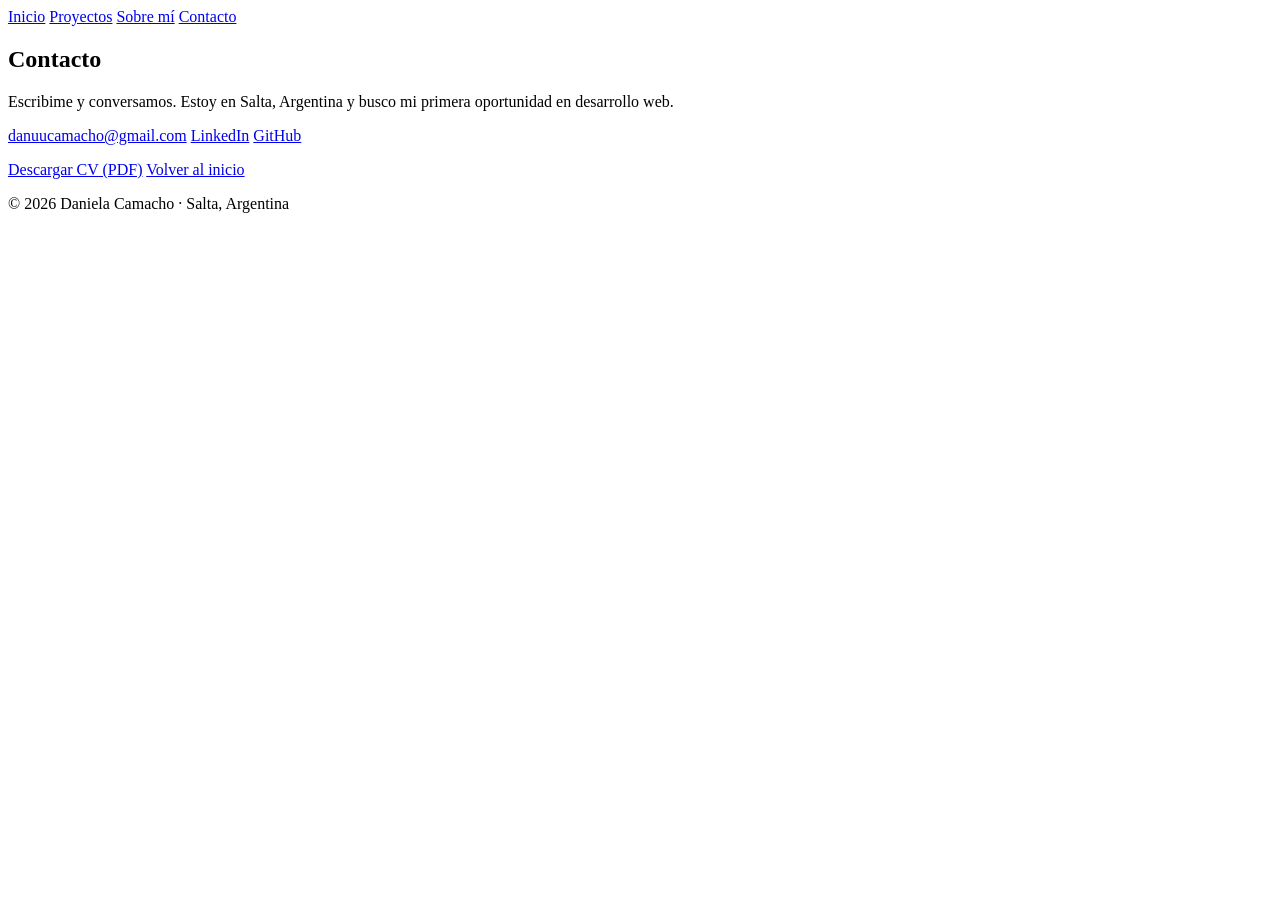
==== contacto.html @ cbbdb2e2 "Portfolio inicial" ====
<!DOCTYPE html>
<html lang="es">
<head>
  <meta charset="UTF-8">
  <meta name="viewport" content="width=device-width, initial-scale=1.0">
  <title>Contacto | Daniela Camacho, Desarrolladora Web Junior</title>
  <meta name="description" content="Contacto de Daniela Camacho, desarrolladora web junior de Salta, Argentina. Escribime por email o encontrame en LinkedIn y GitHub.">
  <link rel="stylesheet" href="estilos.css">
</head>
<body>

  <nav aria-label="Principal">
    <a href="index.html#inicio">Inicio</a>
    <a href="index.html#proyectos">Proyectos</a>
    <a href="index.html#sobre-mi">Sobre mí</a>
    <a href="contacto.html">Contacto</a>
  </nav>

  <main>
    <section id="contacto">
      <h2>Contacto</h2>
      <p>Escribime y conversamos. Estoy en Salta, Argentina y busco mi primera oportunidad en desarrollo web.</p>
      <p class="enlaces">
        <a class="boton principal" href="mailto:danuucamacho@gmail.com">danuucamacho@gmail.com</a>
        <!-- PENDIENTE: reemplazar COMPLETAR por tu URL real de LinkedIn -->
        <a class="boton" href="https://www.linkedin.com/in/COMPLETAR">LinkedIn</a>
        <a class="boton" href="https://github.com/daniicamacho27">GitHub</a>
      </p>
      <p>
        <a class="boton" href="Camacho_Daniela_CV.pdf" download>Descargar CV (PDF)</a>
        <a class="boton" href="index.html">Volver al inicio</a>
      </p>
    </section>
  </main>

  <footer>
    <p>© 2026 Daniela Camacho · Salta, Argentina</p>
  </footer>

</body>
</html>
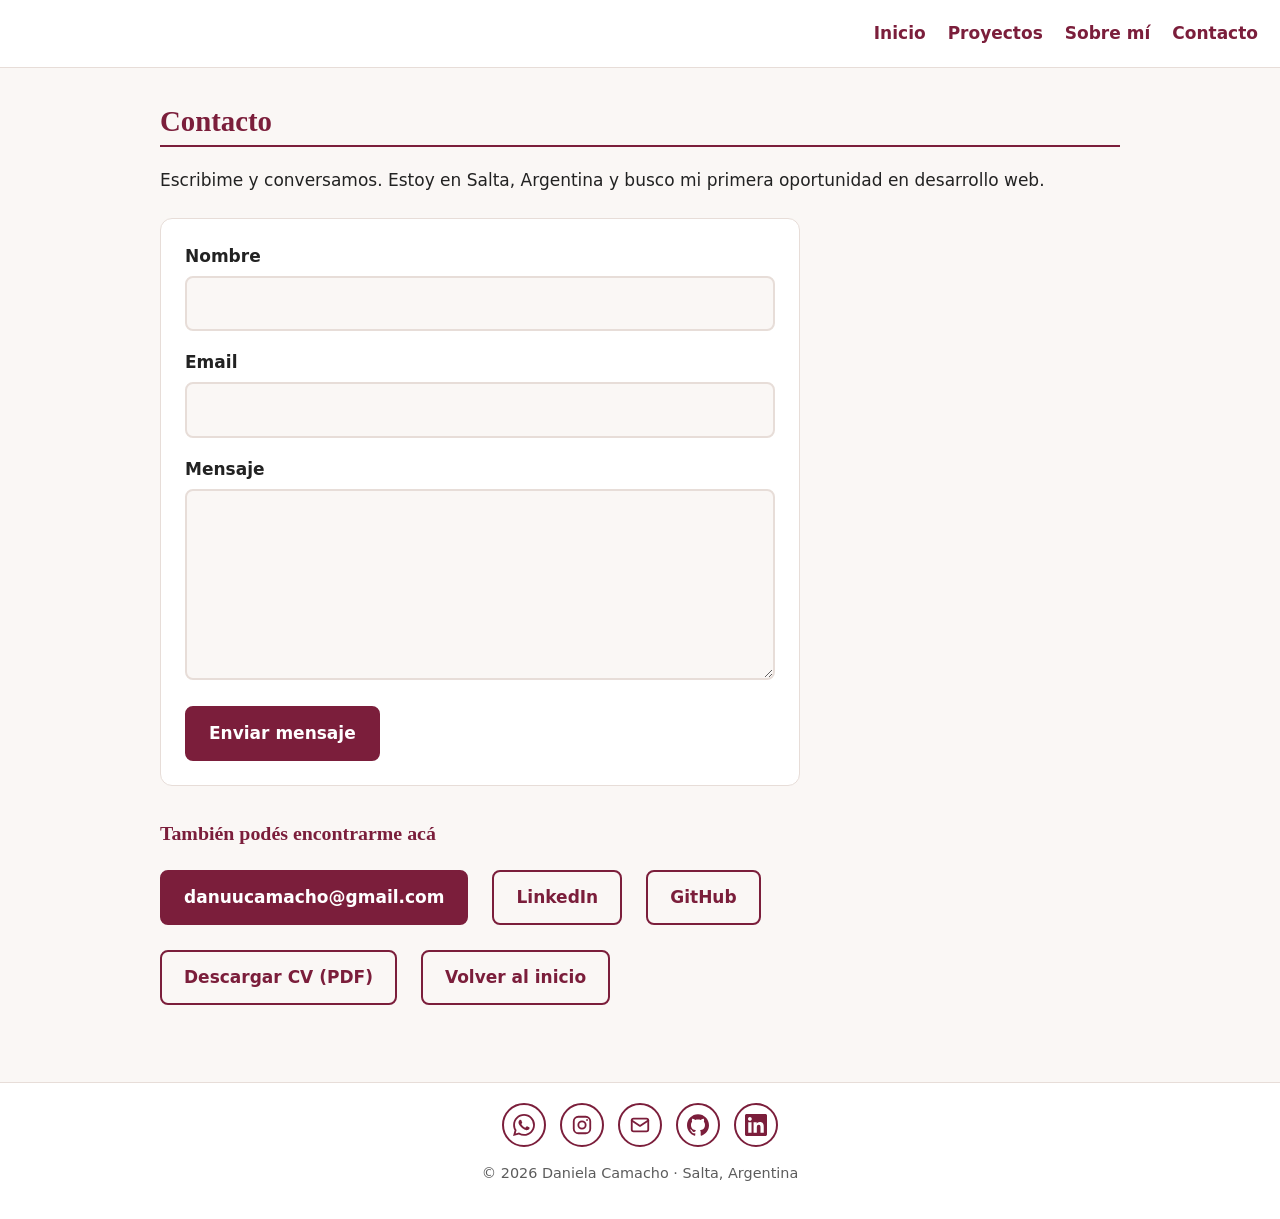
==== commit 05c2d91e: "Actualizo el rol de MaderaPro" ====
--- a/contacto.html
+++ b/contacto.html
@@ -4,7 +4,7 @@
   <meta charset="UTF-8">
   <meta name="viewport" content="width=device-width, initial-scale=1.0">
   <title>Contacto | Daniela Camacho, Desarrolladora Web Junior</title>
-  <meta name="description" content="Contacto de Daniela Camacho, desarrolladora web junior de Salta, Argentina. Escribime por email o encontrame en LinkedIn y GitHub.">
+  <meta name="description" content="Contacto de Daniela Camacho, desarrolladora web junior de Salta, Argentina. Escribime con el formulario, por email o encontrame en LinkedIn y GitHub.">
   <link rel="stylesheet" href="estilos.css">
 </head>
 <body>
@@ -13,20 +13,50 @@
     <a href="index.html#inicio">Inicio</a>
     <a href="index.html#proyectos">Proyectos</a>
     <a href="index.html#sobre-mi">Sobre mí</a>
-    <a href="contacto.html">Contacto</a>
+    <a href="contacto.html" aria-current="page">Contacto</a>
   </nav>
 
   <main>
     <section id="contacto">
       <h2>Contacto</h2>
       <p>Escribime y conversamos. Estoy en Salta, Argentina y busco mi primera oportunidad en desarrollo web.</p>
+
+      <form class="formulario" action="https://formspree.io/f/TU_CODIGO" method="POST">
+        <!-- PENDIENTE: reemplazar TU_CODIGO por el código de tu formulario de Formspree -->
+        <input type="hidden" name="_subject" value="Nuevo mensaje desde el portfolio">
+
+        <div>
+          <label for="nombre">Nombre</label>
+          <input type="text" id="nombre" name="nombre" autocomplete="name" required>
+        </div>
+
+        <div>
+          <label for="email">Email</label>
+          <input type="email" id="email" name="email" autocomplete="email" required>
+        </div>
+
+        <div>
+          <label for="mensaje">Mensaje</label>
+          <textarea id="mensaje" name="mensaje" rows="6" required></textarea>
+        </div>
+
+        <!-- Campo oculto anti-spam: no completar -->
+        <div class="campo-oculto" aria-hidden="true">
+          <label for="gotcha">No completar este campo</label>
+          <input type="text" id="gotcha" name="_gotcha" tabindex="-1" autocomplete="off">
+        </div>
+
+        <button type="submit" class="boton principal">Enviar mensaje</button>
+      </form>
+
+      <h3>También podés encontrarme acá</h3>
       <p class="enlaces">
         <a class="boton principal" href="mailto:danuucamacho@gmail.com">danuucamacho@gmail.com</a>
         <!-- PENDIENTE: reemplazar COMPLETAR por tu URL real de LinkedIn -->
         <a class="boton" href="https://www.linkedin.com/in/COMPLETAR">LinkedIn</a>
         <a class="boton" href="https://github.com/daniicamacho27">GitHub</a>
       </p>
-      <p>
+      <p class="enlaces">
         <a class="boton" href="Camacho_Daniela_CV.pdf" download>Descargar CV (PDF)</a>
         <a class="boton" href="index.html">Volver al inicio</a>
       </p>
@@ -34,6 +64,24 @@
   </main>
 
   <footer>
+    <div class="redes">
+      <a href="https://wa.me/5493875489395" aria-label="Escribir a Daniela Camacho por WhatsApp" title="WhatsApp">
+        <svg viewBox="0 0 24 24" fill="currentColor" aria-hidden="true"><path d="M17.472 14.382c-.297-.149-1.758-.867-2.03-.967-.273-.099-.471-.148-.67.15-.197.297-.767.966-.94 1.164-.173.199-.347.223-.644.075-.297-.15-1.255-.463-2.39-1.475-.883-.788-1.48-1.761-1.653-2.059-.173-.297-.018-.458.13-.606.134-.133.298-.347.446-.52.149-.174.198-.298.298-.497.099-.198.05-.371-.025-.52-.075-.149-.669-1.612-.916-2.207-.242-.579-.487-.5-.669-.51-.173-.008-.371-.01-.57-.01-.198 0-.52.074-.792.372-.272.297-1.04 1.016-1.04 2.479 0 1.462 1.065 2.875 1.213 3.074.149.198 2.096 3.2 5.077 4.487.709.306 1.262.489 1.694.625.712.227 1.36.195 1.871.118.571-.085 1.758-.719 2.006-1.413.248-.694.248-1.289.173-1.413-.074-.124-.272-.198-.57-.347m-5.421 7.403h-.004a9.87 9.87 0 01-5.031-1.378l-.361-.214-3.741.982.998-3.648-.235-.374a9.86 9.86 0 01-1.51-5.26c.001-5.45 4.436-9.884 9.888-9.884 2.64 0 5.122 1.03 6.988 2.898a9.825 9.825 0 012.893 6.994c-.003 5.45-4.437 9.884-9.885 9.884m8.413-18.297A11.815 11.815 0 0012.05 0C5.495 0 .16 5.335.157 11.892c0 2.096.547 4.142 1.588 5.945L.057 24l6.305-1.654a11.882 11.882 0 005.683 1.448h.005c6.554 0 11.89-5.335 11.893-11.893a11.821 11.821 0 00-3.48-8.413Z"/></svg>
+      </a>
+      <a href="https://www.instagram.com/danii_camachoo" aria-label="Instagram de Daniela Camacho" title="Instagram">
+        <svg viewBox="0 0 24 24" fill="none" stroke="currentColor" stroke-width="2" stroke-linecap="round" stroke-linejoin="round" aria-hidden="true"><rect x="3" y="3" width="18" height="18" rx="5"/><circle cx="12" cy="12" r="4"/><circle cx="17.5" cy="6.5" r="1" fill="currentColor" stroke="none"/></svg>
+      </a>
+      <a href="mailto:danuucamacho@gmail.com" aria-label="Enviar un email a Daniela Camacho por Gmail" title="Gmail">
+        <svg viewBox="0 0 24 24" fill="none" stroke="currentColor" stroke-width="2" stroke-linecap="round" stroke-linejoin="round" aria-hidden="true"><rect x="3" y="5" width="18" height="14" rx="2"/><path d="m3 7 9 6 9-6"/></svg>
+      </a>
+      <a href="https://github.com/daniicamacho27" aria-label="GitHub de Daniela Camacho" title="GitHub">
+        <svg viewBox="0 0 24 24" fill="currentColor" aria-hidden="true"><path d="M12 .297c-6.63 0-12 5.373-12 12 0 5.303 3.438 9.8 8.205 11.385.6.113.82-.258.82-.577 0-.285-.01-1.04-.015-2.04-3.338.724-4.042-1.61-4.042-1.61C4.422 18.07 3.633 17.7 3.633 17.7c-1.087-.744.084-.729.084-.729 1.205.084 1.838 1.236 1.838 1.236 1.07 1.835 2.809 1.305 3.495.998.108-.776.417-1.305.76-1.605-2.665-.3-5.466-1.332-5.466-5.93 0-1.31.465-2.38 1.235-3.22-.135-.303-.54-1.523.105-3.176 0 0 1.005-.322 3.3 1.23.96-.267 1.98-.399 3-.405 1.02.006 2.04.138 3 .405 2.28-1.552 3.285-1.23 3.285-1.23.645 1.653.24 2.873.12 3.176.765.84 1.23 1.91 1.23 3.22 0 4.61-2.805 5.625-5.475 5.92.42.36.81 1.096.81 2.22 0 1.606-.015 2.896-.015 3.286 0 .315.21.69.825.57C20.565 22.092 24 17.592 24 12.297c0-6.627-5.373-12-12-12"/></svg>
+      </a>
+      <!-- PENDIENTE: reemplazar COMPLETAR por tu URL real de LinkedIn -->
+      <a href="https://www.linkedin.com/in/COMPLETAR" aria-label="LinkedIn de Daniela Camacho" title="LinkedIn">
+        <svg viewBox="0 0 24 24" fill="currentColor" aria-hidden="true"><path d="M20.447 20.452h-3.554v-5.569c0-1.328-.027-3.037-1.852-3.037-1.853 0-2.136 1.445-2.136 2.939v5.667H9.351V9h3.414v1.561h.046c.477-.9 1.637-1.85 3.37-1.85 3.601 0 4.267 2.37 4.267 5.455v6.286zM5.337 7.433c-1.144 0-2.063-.926-2.063-2.065 0-1.138.92-2.063 2.063-2.063 1.14 0 2.064.925 2.064 2.063 0 1.139-.925 2.065-2.064 2.065zm1.782 13.019H3.555V9h3.564v11.452zM22.225 0H1.771C.792 0 0 .774 0 1.729v20.542C0 23.227.792 24 1.771 24h20.451C23.2 24 24 23.227 24 22.271V1.729C24 .774 23.2 0 22.222 0h.003z"/></svg>
+      </a>
+    </div>
     <p>© 2026 Daniela Camacho · Salta, Argentina</p>
   </footer>
 
--- a/estilos.css
+++ b/estilos.css
@@ -0,0 +1,204 @@
+:root {
+  --bordo: #7B1E3B;
+  --fondo: #FAF7F5;
+  --texto: #222222;
+  --gris: #5C5C5C;
+  --linea: #E7DDD8;
+}
+
+* { box-sizing: border-box; }
+
+html { scroll-behavior: smooth; }
+
+body {
+  margin: 0;
+  font-family: Calibri, "Segoe UI", system-ui, sans-serif;
+  font-size: 17px;
+  line-height: 1.6;
+  color: var(--texto);
+  background: var(--fondo);
+}
+
+h1, h2, h3 {
+  font-family: Cambria, Georgia, serif;
+  color: var(--bordo);
+  line-height: 1.2;
+}
+
+a { color: var(--bordo); }
+
+/* Menú */
+nav {
+  display: flex;
+  gap: 18px;
+  flex-wrap: wrap;
+  justify-content: flex-end;
+  padding: 14px 20px;
+  background: #fff;
+  border-bottom: 1px solid var(--linea);
+}
+nav a { text-decoration: none; font-weight: 600; padding: 6px 2px; }
+
+/* Contenedor central */
+main { max-width: 1000px; margin: 0 auto; padding: 0 20px; }
+section { padding: 36px 0; }
+
+h2 {
+  font-size: 1.8rem;
+  margin: 0 0 20px;
+  padding-bottom: 6px;
+  border-bottom: 2px solid var(--bordo);
+}
+
+/* Presentación */
+.presentacion {
+  display: flex;
+  align-items: center;
+  gap: 32px;
+  padding: 48px 0 32px;
+}
+.presentacion img {
+  width: 220px;
+  height: 220px;
+  flex-shrink: 0;
+  border-radius: 50%;
+  object-fit: cover;
+  border: 4px solid #fff;
+  box-shadow: 0 2px 10px rgba(0,0,0,.15);
+}
+.presentacion h1 { font-size: clamp(2rem, 6vw, 3rem); margin: 0 0 4px; }
+.rol { font-size: 1.2rem; font-weight: 700; color: var(--gris); margin: 0 0 12px; }
+
+/* Botones */
+.boton {
+  display: inline-block;
+  padding: 12px 22px;
+  margin: 4px 8px 4px 0;
+  border: 2px solid var(--bordo);
+  border-radius: 8px;
+  font-weight: 700;
+  text-decoration: none;
+}
+.boton.principal { background: var(--bordo); color: #fff; }
+.boton:hover { opacity: .85; }
+
+/* Proyectos en tarjetas */
+#proyectos {
+  display: grid;
+  grid-template-columns: repeat(auto-fit, minmax(290px, 1fr));
+  gap: 22px;
+}
+#proyectos h2 { grid-column: 1 / -1; margin-bottom: 0; }
+
+.proyecto {
+  display: flex;
+  flex-direction: column;
+  gap: 8px;
+  padding: 18px;
+  background: #fff;
+  border: 1px solid var(--linea);
+  border-radius: 12px;
+}
+
+.proyecto img {
+  width: 100%;
+  height: auto;
+  aspect-ratio: 16 / 10;
+  object-fit: cover;
+  object-position: top;
+  border-radius: 8px;
+  margin-bottom: 4px;
+  background: #f3ece8;
+}
+
+
+.proyecto img[src$="promadera.png"] {
+  object-fit: contain;
+  object-position: center;
+}
+.proyecto h3 { margin: 0; font-size: 1.3rem; }
+.proyecto p { margin: 0; }
+.enlaces { display: flex; flex-wrap: wrap; gap: 16px; margin-top: auto; font-weight: 700; }
+.proyecto .enlaces { padding-top: 8px; }
+
+/* Pie */
+footer {
+  margin-top: 20px;
+  padding: 20px;
+  text-align: center;
+  color: var(--gris);
+  font-size: .9rem;
+  background: #fff;
+  border-top: 1px solid var(--linea);
+}
+
+/* Celular */
+@media (max-width: 600px) {
+  nav { justify-content: center; }
+  .presentacion { flex-direction: column; text-align: center; padding-top: 32px; }
+  .presentacion img { width: 180px; height: 180px; }
+}
+
+/* Redes sociales en el pie */
+.redes {
+  display: flex;
+  justify-content: center;
+  gap: 14px;
+  margin-bottom: 12px;
+}
+.redes a {
+  display: inline-flex;
+  align-items: center;
+  justify-content: center;
+  width: 44px;
+  height: 44px;
+  border: 2px solid var(--bordo);
+  border-radius: 50%;
+  color: var(--bordo);
+}
+.redes a:hover { background: var(--bordo); color: #fff; }
+.redes svg { width: 22px; height: 22px; }
+
+/* Formulario de contacto */
+.formulario {
+  display: grid;
+  gap: 18px;
+  max-width: 640px;
+  margin: 24px 0 36px;
+  padding: 24px;
+  background: #fff;
+  border: 1px solid var(--linea);
+  border-radius: 12px;
+}
+.formulario label {
+  display: block;
+  margin-bottom: 6px;
+  font-weight: 700;
+}
+.formulario input,
+.formulario textarea {
+  width: 100%;
+  padding: 12px;
+  font: inherit;
+  color: var(--texto);
+  background: var(--fondo);
+  border: 2px solid var(--linea);
+  border-radius: 8px;
+}
+.formulario input:focus,
+.formulario textarea:focus {
+  outline: 3px solid rgba(123, 30, 59, .3);
+  border-color: var(--bordo);
+}
+.formulario textarea { resize: vertical; }
+.formulario button.boton {
+  justify-self: start;
+  margin: 0;
+  font: inherit;
+  font-weight: 700;
+  cursor: pointer;
+}
+.campo-oculto {
+  position: absolute;
+  left: -9999px;
+}
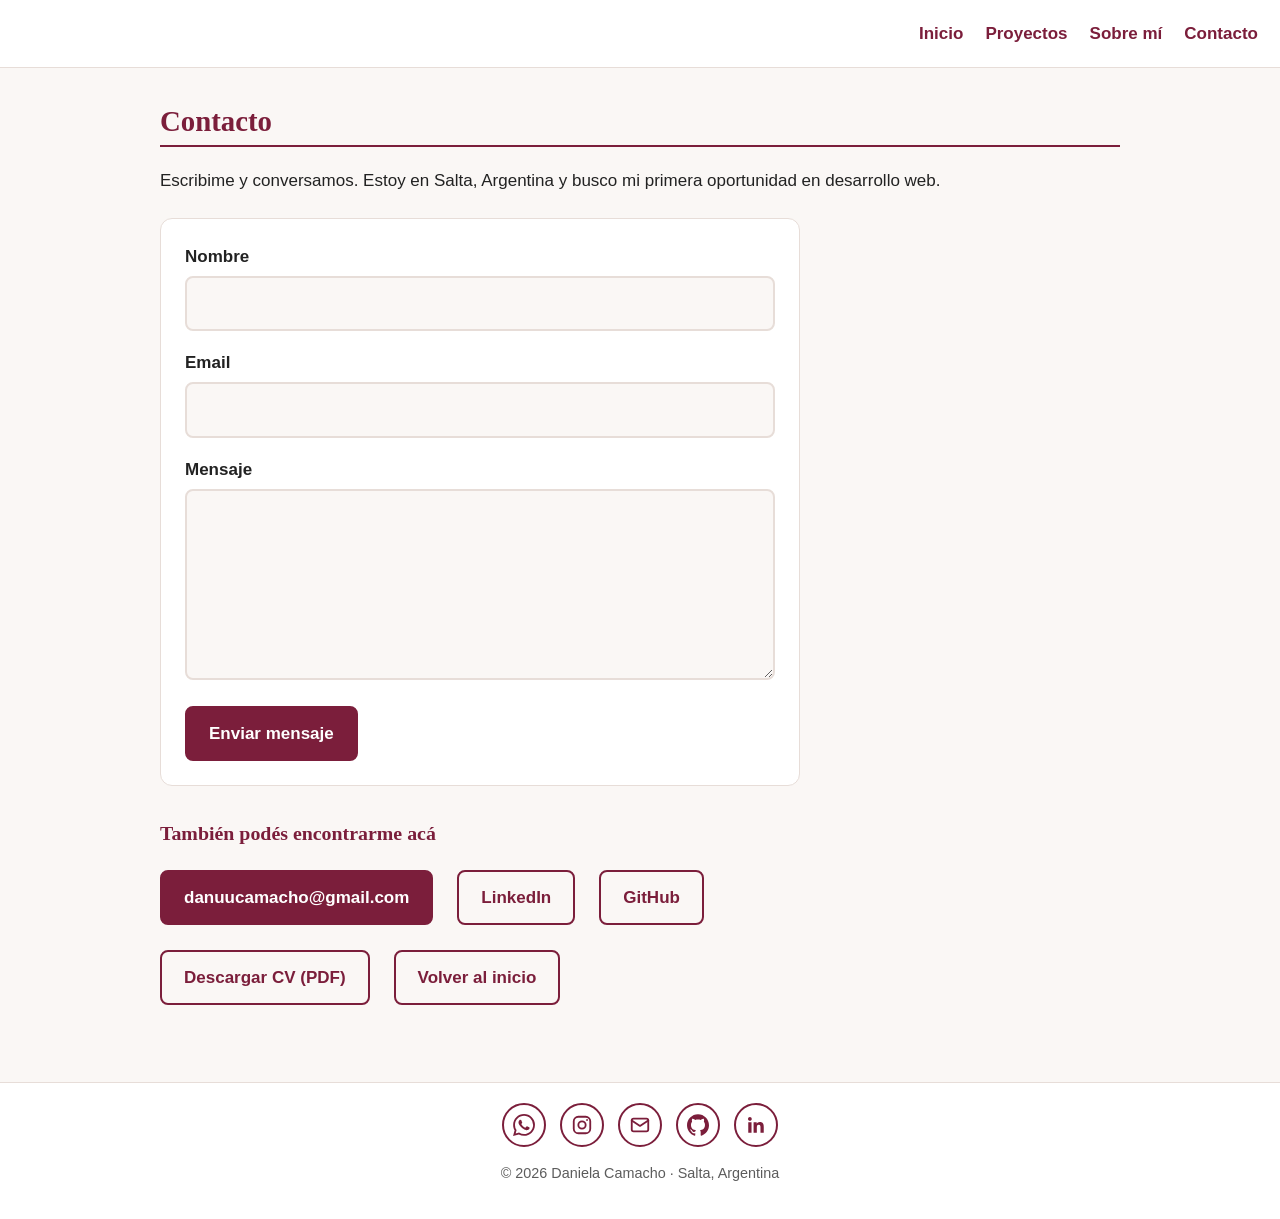
==== commit 277d1753: "Agrego la URL de Linkdl" ====
--- a/contacto.html
+++ b/contacto.html
@@ -77,9 +77,9 @@
       <a href="https://github.com/daniicamacho27" aria-label="GitHub de Daniela Camacho" title="GitHub">
         <svg viewBox="0 0 24 24" fill="currentColor" aria-hidden="true"><path d="M12 .297c-6.63 0-12 5.373-12 12 0 5.303 3.438 9.8 8.205 11.385.6.113.82-.258.82-.577 0-.285-.01-1.04-.015-2.04-3.338.724-4.042-1.61-4.042-1.61C4.422 18.07 3.633 17.7 3.633 17.7c-1.087-.744.084-.729.084-.729 1.205.084 1.838 1.236 1.838 1.236 1.07 1.835 2.809 1.305 3.495.998.108-.776.417-1.305.76-1.605-2.665-.3-5.466-1.332-5.466-5.93 0-1.31.465-2.38 1.235-3.22-.135-.303-.54-1.523.105-3.176 0 0 1.005-.322 3.3 1.23.96-.267 1.98-.399 3-.405 1.02.006 2.04.138 3 .405 2.28-1.552 3.285-1.23 3.285-1.23.645 1.653.24 2.873.12 3.176.765.84 1.23 1.91 1.23 3.22 0 4.61-2.805 5.625-5.475 5.92.42.36.81 1.096.81 2.22 0 1.606-.015 2.896-.015 3.286 0 .315.21.69.825.57C20.565 22.092 24 17.592 24 12.297c0-6.627-5.373-12-12-12"/></svg>
       </a>
-      <!-- PENDIENTE: reemplazar COMPLETAR por tu URL real de LinkedIn -->
-      <a href="https://www.linkedin.com/in/COMPLETAR" aria-label="LinkedIn de Daniela Camacho" title="LinkedIn">
-        <svg viewBox="0 0 24 24" fill="currentColor" aria-hidden="true"><path d="M20.447 20.452h-3.554v-5.569c0-1.328-.027-3.037-1.852-3.037-1.853 0-2.136 1.445-2.136 2.939v5.667H9.351V9h3.414v1.561h.046c.477-.9 1.637-1.85 3.37-1.85 3.601 0 4.267 2.37 4.267 5.455v6.286zM5.337 7.433c-1.144 0-2.063-.926-2.063-2.065 0-1.138.92-2.063 2.063-2.063 1.14 0 2.064.925 2.064 2.063 0 1.139-.925 2.065-2.064 2.065zm1.782 13.019H3.555V9h3.564v11.452zM22.225 0H1.771C.792 0 0 .774 0 1.729v20.542C0 23.227.792 24 1.771 24h20.451C23.2 24 24 23.227 24 22.271V1.729C24 .774 23.2 0 22.222 0h.003z"/></svg>
+      
+      <a href="https://www.linkedin.com/in/daniela-luz-camacho" aria-label="LinkedIn de Daniela Camacho" title="LinkedIn">
+        <svg viewBox="0 0 24 24" fill="currentColor" aria-hidden="true"><path d="M20.447 20.452h-3.554v-5.569c0-1.328-.027-3.037-1.852-3.037-1.853 0-2.136 1.445-2.136 2.939v5.667H9.351V9h3.414v1.561h.046c.477-.9 1.637-1.85 3.37-1.85 3.601 0 4.267 2.37 4.267 5.455v6.286zM5.337 7.433c-1.144 0-2.063-.926-2.063-2.065 0-1.138.92-2.063 2.063-2.063 1.14 0 2.064.925 2.064 2.063 0 1.139-.925 2.065-2.064 2.065zm1.782 13.019H3.555V9h3.564v11。452zM22。225 0H1。771C。792 0 0 .774 0 1。729v20。542C0 23。227。79２ ２４ １。７７１ ２４h２０。４５１C２３。２ ２４ ２４ ２３。２２７ ２４ ２２。２７１V１。７２９C２４ .774 ２３。２ ０ ２２。２２２ ０h。００３z"/></svg>
       </a>
     </div>
     <p>© 2026 Daniela Camacho · Salta, Argentina</p>
--- a/estilos.css
+++ b/estilos.css
@@ -12,7 +12,7 @@
 
 body {
   margin: 0;
-  font-family: Calibri, "Segoe UI", system-ui, sans-serif;
+  font-family: Arial, Helvetica, sans-serif;
   font-size: 17px;
   line-height: 1.6;
   color: var(--texto);
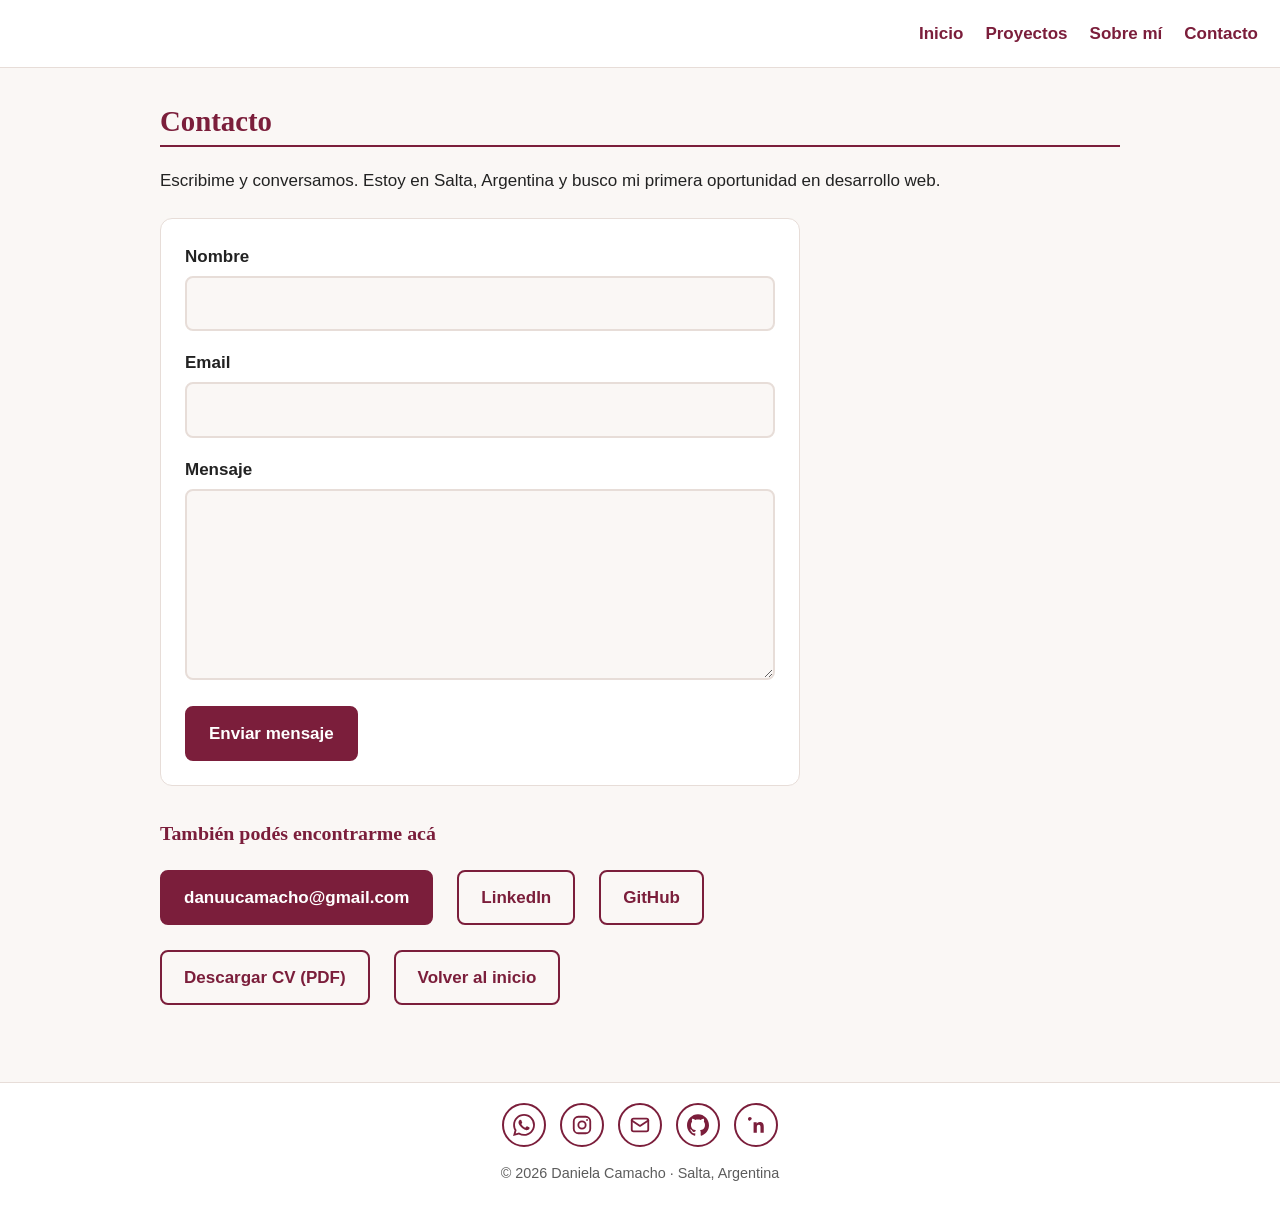
==== commit a1a22bc9: "Mejoro el footer" ====
--- a/contacto.html
+++ b/contacto.html
@@ -79,7 +79,7 @@
       </a>
       
       <a href="https://www.linkedin.com/in/daniela-luz-camacho" aria-label="LinkedIn de Daniela Camacho" title="LinkedIn">
-        <svg viewBox="0 0 24 24" fill="currentColor" aria-hidden="true"><path d="M20.447 20.452h-3.554v-5.569c0-1.328-.027-3.037-1.852-3.037-1.853 0-2.136 1.445-2.136 2.939v5.667H9.351V9h3.414v1.561h.046c.477-.9 1.637-1.85 3.37-1.85 3.601 0 4.267 2.37 4.267 5.455v6.286zM5.337 7.433c-1.144 0-2.063-.926-2.063-2.065 0-1.138.92-2.063 2.063-2.063 1.14 0 2.064.925 2.064 2.063 0 1.139-.925 2.065-2.064 2.065zm1.782 13.019H3.555V9h3.564v11。452zM22。225 0H1。771C。792 0 0 .774 0 1。729v20。542C0 23。227。79２ ２４ １。７７１ ２４h２０。４５１C２３。２ ２４ ２４ ２３。２２７ ２４ ２２。２７１V１。７２９C２４ .774 ２３。２ ０ ２２。２２２ ０h。００３z"/></svg>
+        <svg viewBox="0 0 24 24" fill="currentColor" aria-hidden="true"><path d="M20.447 20.452h-3.554v-5.569c0-1.328-.027-3.037-1.852-3.037-1.853 0-2.136 1.445-2.136 2.939v5.667H9.351V9h3.414v1.561h.046c.477-.9 1.637-1.85 3.37-1.85 3.601 0 4.267 2.37 4.267 5.455v6.286zM5.337 7.433c-1.144 0-2.063-.926-2.063-2.065 0-1.138.92-2.063 2.063-2.063 1.14 0 2.064.925 2.064 2.063 0 1。139-.925 2。065-2。064 2。065zm1。782 13。019H3。555V9h3。564v11。452zM22。225 0H1。771C。79２ 0 0 .774 0 1。729v20。54２C0 ２３。２２７。79２ ２４ １。７７１ ２４h２０。４５１C２３。２ ２４ ２４ ２３。２２７ ２４ ２２。２７１V１。７₂９C２４ .774 ２３。₂ ０ ２₂。₂₂₂ ０h。００３z"/></svg>
       </a>
     </div>
     <p>© 2026 Daniela Camacho · Salta, Argentina</p>
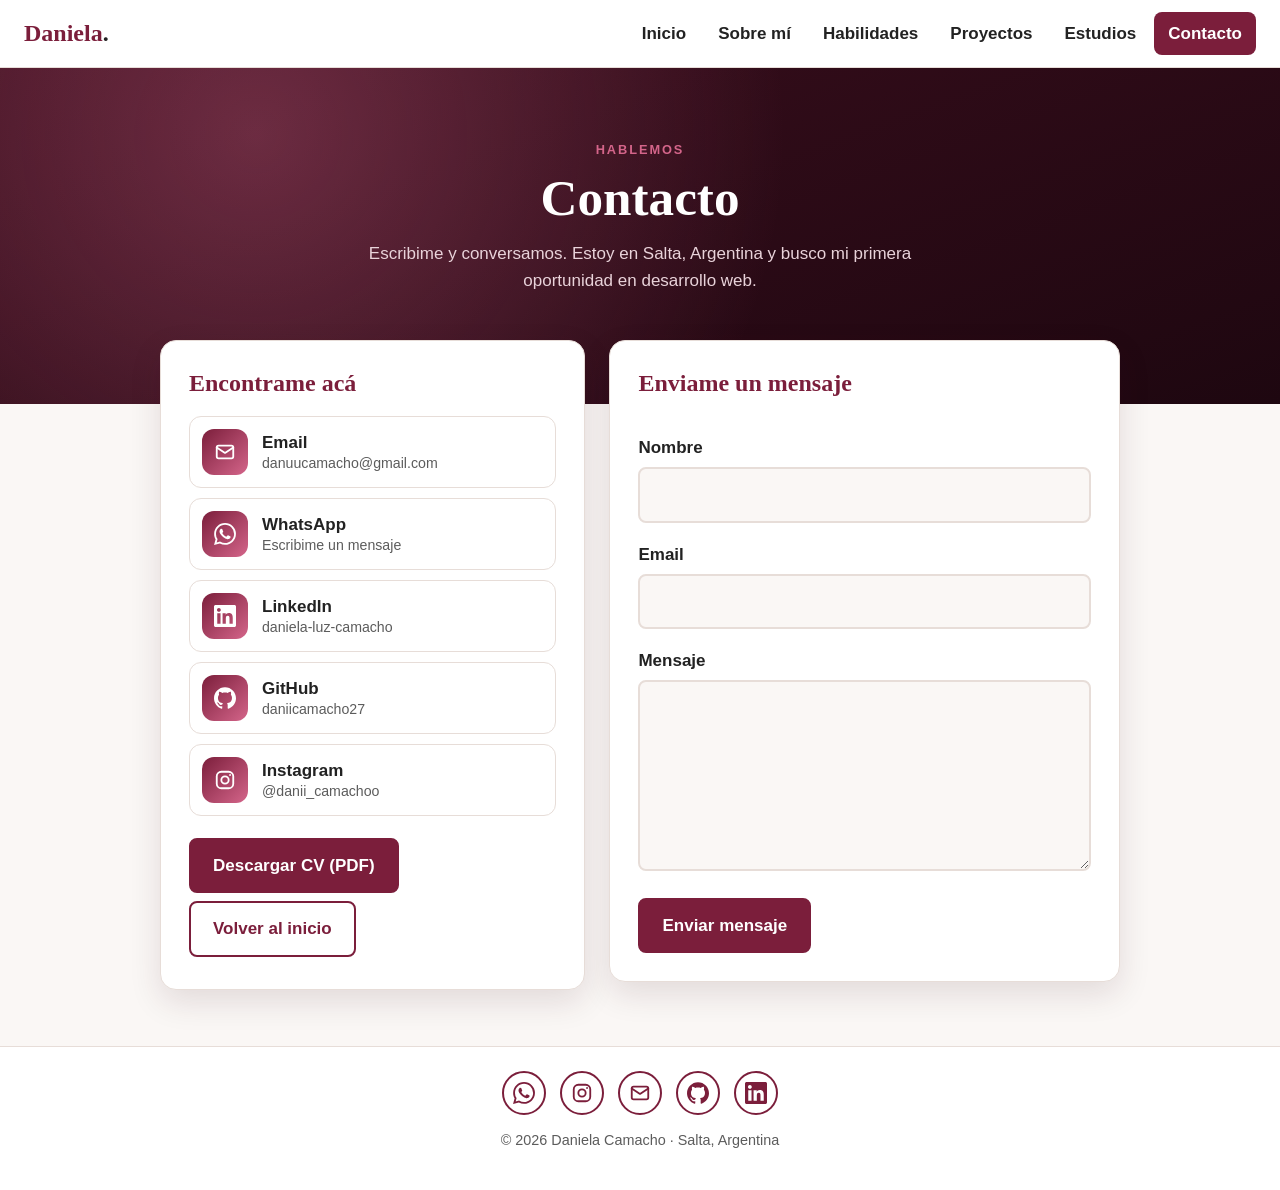
==== commit 354dcd12: "Cambios y mejoras" ====
--- a/contacto.html
+++ b/contacto.html
@@ -6,60 +6,122 @@
   <title>Contacto | Daniela Camacho, Desarrolladora Web Junior</title>
   <meta name="description" content="Contacto de Daniela Camacho, desarrolladora web junior de Salta, Argentina. Escribime con el formulario, por email o encontrame en LinkedIn y GitHub.">
   <link rel="stylesheet" href="estilos.css">
+  <script>document.documentElement.classList.add('js');</script>
 </head>
 <body>
 
-  <nav aria-label="Principal">
-    <a href="index.html#inicio">Inicio</a>
-    <a href="index.html#proyectos">Proyectos</a>
-    <a href="index.html#sobre-mi">Sobre mí</a>
-    <a href="contacto.html" aria-current="page">Contacto</a>
-  </nav>
+  <header class="cabecera">
+    <a class="logo" href="index.html#inicio">Daniela<span>.</span></a>
+
+    <button class="menu-boton" id="menuBoton" type="button"
+            aria-label="Abrir menú" aria-expanded="false" aria-controls="menu">
+      <span></span><span></span><span></span>
+    </button>
+
+    <nav id="menu" aria-label="Principal">
+      <a href="index.html#inicio">Inicio</a>
+      <a href="index.html#sobre-mi">Sobre mí</a>
+      <a href="index.html#habilidades">Habilidades</a>
+      <a href="index.html#proyectos">Proyectos</a>
+      <a href="index.html#estudios">Estudios</a>
+      <a href="contacto.html" class="activo" aria-current="page">Contacto</a>
+    </nav>
+  </header>
 
   <main>
-    <section id="contacto">
-      <h2>Contacto</h2>
-      <p>Escribime y conversamos. Estoy en Salta, Argentina y busco mi primera oportunidad en desarrollo web.</p>
 
-      <form class="formulario" action="https://formspree.io/f/TU_CODIGO" method="POST">
-        <!-- PENDIENTE: reemplazar TU_CODIGO por el código de tu formulario de Formspree -->
-        <input type="hidden" name="_subject" value="Nuevo mensaje desde el portfolio">
+    <!-- Cabecera de la página -->
+    <section id="contacto" class="contacto-hero">
+      <div class="contenedor">
+        <p class="etiqueta">Hablemos</p>
+        <h1>Contacto</h1>
+        <p class="contacto-intro">Escribime y conversamos. Estoy en Salta, Argentina y busco mi primera oportunidad en desarrollo web.</p>
+      </div>
+    </section>
 
-        <div>
-          <label for="nombre">Nombre</label>
-          <input type="text" id="nombre" name="nombre" autocomplete="name" required>
+    <!-- Tarjetas -->
+    <section class="contacto-contenido">
+      <div class="contenedor contacto-grid">
+
+        <!-- Canales -->
+        <div class="contacto-canales reveal">
+          <h2>Encontrame acá</h2>
+
+          <a class="canal" href="mailto:danuucamacho@gmail.com">
+            <span class="canal-icono">
+              <svg viewBox="0 0 24 24" fill="none" stroke="currentColor" stroke-width="2" stroke-linecap="round" stroke-linejoin="round" aria-hidden="true"><rect x="3" y="5" width="18" height="14" rx="2"/><path d="m3 7 9 6 9-6"/></svg>
+            </span>
+            <span class="canal-texto"><strong>Email</strong><small>danuucamacho@gmail.com</small></span>
+          </a>
+
+          <a class="canal" href="https://wa.me/5493875489395">
+            <span class="canal-icono">
+              <svg viewBox="0 0 24 24" fill="currentColor" aria-hidden="true"><path d="M17.472 14.382c-.297-.149-1.758-.867-2.03-.967-.273-.099-.471-.148-.67.15-.197.297-.767.966-.94 1.164-.173.199-.347.223-.644.075-.297-.15-1.255-.463-2.39-1.475-.883-.788-1.48-1.761-1.653-2.059-.173-.297-.018-.458.13-.606.134-.133.298-.347.446-.52.149-.174.198-.298.298-.497.099-.198.05-.371-.025-.52-.075-.149-.669-1.612-.916-2.207-.242-.579-.487-.5-.669-.51-.173-.008-.371-.01-.57-.01-.198 0-.52.074-.792.372-.272.297-1.04 1.016-1.04 2.479 0 1.462 1.065 2.875 1.213 3.074.149.198 2.096 3.2 5.077 4.487.709.306 1.262.489 1.694.625.712.227 1.36.195 1.871.118.571-.085 1.758-.719 2.006-1.413.248-.694.248-1.289.173-1.413-.074-.124-.272-.198-.57-.347m-5.421 7.403h-.004a9.87 9.87 0 01-5.031-1.378l-.361-.214-3.741.982.998-3.648-.235-.374a9.86 9.86 0 01-1.51-5.26c.001-5.45 4.436-9.884 9.888-9.884 2.64 0 5.122 1.03 6.988 2.898a9.825 9.825 0 012.893 6.994c-.003 5.45-4.437 9.884-9.885 9.884m8.413-18.297A11.815 11.815 0 0012.05 0C5.495 0 .16 5.335.157 11.892c0 2.096.547 4.142 1.588 5.945L.057 24l6.305-1.654a11.882 11.882 0 005.683 1.448h.005c6.554 0 11.89-5.335 11.893-11.893a11.821 11.821 0 00-3.48-8.413Z"/></svg>
+            </span>
+            <span class="canal-texto"><strong>WhatsApp</strong><small>Escribime un mensaje</small></span>
+          </a>
+
+          <a class="canal" href="https://www.linkedin.com/in/daniela-luz-camacho">
+            <span class="canal-icono">
+              <svg viewBox="0 0 24 24" fill="currentColor" aria-hidden="true"><path d="M20.447 20.452h-3.554v-5.569c0-1.328-.027-3.037-1.852-3.037-1.853 0-2.136 1.445-2.136 2.939v5.667H9.351V9h3.414v1.561h.046c.477-.9 1.637-1.85 3.37-1.85 3.601 0 4.267 2.37 4.267 5.455v6.286zM5.337 7.433c-1.144 0-2.063-.926-2.063-2.065 0-1.138.92-2.063 2.063-2.063 1.14 0 2.064.925 2.064 2.063 0 1.139-.925 2.065-2.064 2.065zm1.782 13.019H3.555V9h3.564v11.452zM22.225 0H1.771C.792 0 0 .774 0 1.729v20.542C0 23.227.792 24 1.771 24h20.451C23.2 24 24 23.227 24 22.271V1.729C24 .774 23.2 0 22.222 0h.003z"/></svg>
+            </span>
+            <span class="canal-texto"><strong>LinkedIn</strong><small>daniela-luz-camacho</small></span>
+          </a>
+
+          <a class="canal" href="https://github.com/daniicamacho27">
+            <span class="canal-icono">
+              <svg viewBox="0 0 24 24" fill="currentColor" aria-hidden="true"><path d="M12 .297c-6.63 0-12 5.373-12 12 0 5.303 3.438 9.8 8.205 11.385.6.113.82-.258.82-.577 0-.285-.01-1.04-.015-2.04-3.338.724-4.042-1.61-4.042-1.61C4.422 18.07 3.633 17.7 3.633 17.7c-1.087-.744.084-.729.084-.729 1.205.084 1.838 1.236 1.838 1.236 1.07 1.835 2.809 1.305 3.495.998.108-.776.417-1.305.76-1.605-2.665-.3-5.466-1.332-5.466-5.93 0-1.31.465-2.38 1.235-3.22-.135-.303-.54-1.523.105-3.176 0 0 1.005-.322 3.3 1.23.96-.267 1.98-.399 3-.405 1.02.006 2.04.138 3 .405 2.28-1.552 3.285-1.23 3.285-1.23.645 1.653.24 2.873.12 3.176.765.84 1.23 1.91 1.23 3.22 0 4.61-2.805 5.625-5.475 5.92.42.36.81 1.096.81 2.22 0 1.606-.015 2.896-.015 3.286 0 .315.21.69.825.57C20.565 22.092 24 17.592 24 12.297c0-6.627-5.373-12-12-12"/></svg>
+            </span>
+            <span class="canal-texto"><strong>GitHub</strong><small>daniicamacho27</small></span>
+          </a>
+
+          <a class="canal" href="https://www.instagram.com/danii_camachoo">
+            <span class="canal-icono">
+              <svg viewBox="0 0 24 24" fill="none" stroke="currentColor" stroke-width="2" stroke-linecap="round" stroke-linejoin="round" aria-hidden="true"><rect x="3" y="3" width="18" height="18" rx="5"/><circle cx="12" cy="12" r="4"/><circle cx="17.5" cy="6.5" r="1" fill="currentColor" stroke="none"/></svg>
+            </span>
+            <span class="canal-texto"><strong>Instagram</strong><small>@danii_camachoo</small></span>
+          </a>
+
+          <p class="contacto-botones">
+            <a class="boton principal" href="Camacho_Daniela_CV.pdf" download>Descargar CV (PDF)</a>
+            <a class="boton" href="index.html">Volver al inicio</a>
+          </p>
         </div>
 
-        <div>
-          <label for="email">Email</label>
-          <input type="email" id="email" name="email" autocomplete="email" required>
+        <!-- Formulario -->
+        <div class="reveal">
+          <form class="formulario" action="https://formspree.io/f/TU_CODIGO" method="POST">
+            <!-- PENDIENTE: reemplazar TU_CODIGO por el código de tu formulario de Formspree -->
+            <input type="hidden" name="_subject" value="Nuevo mensaje desde el portfolio">
+
+            <h2>Enviame un mensaje</h2>
+
+            <div>
+              <label for="nombre">Nombre</label>
+              <input type="text" id="nombre" name="nombre" autocomplete="name" required>
+            </div>
+
+            <div>
+              <label for="email">Email</label>
+              <input type="email" id="email" name="email" autocomplete="email" required>
+            </div>
+
+            <div>
+              <label for="mensaje">Mensaje</label>
+              <textarea id="mensaje" name="mensaje" rows="6" required></textarea>
+            </div>
+
+            <!-- Campo oculto anti-spam: no completar -->
+            <div class="campo-oculto" aria-hidden="true">
+              <label for="gotcha">No completar este campo</label>
+              <input type="text" id="gotcha" name="_gotcha" tabindex="-1" autocomplete="off">
+            </div>
+
+            <button type="submit" class="boton principal">Enviar mensaje</button>
+          </form>
         </div>
 
-        <div>
-          <label for="mensaje">Mensaje</label>
-          <textarea id="mensaje" name="mensaje" rows="6" required></textarea>
-        </div>
-
-        <!-- Campo oculto anti-spam: no completar -->
-        <div class="campo-oculto" aria-hidden="true">
-          <label for="gotcha">No completar este campo</label>
-          <input type="text" id="gotcha" name="_gotcha" tabindex="-1" autocomplete="off">
-        </div>
-
-        <button type="submit" class="boton principal">Enviar mensaje</button>
-      </form>
-
-      <h3>También podés encontrarme acá</h3>
-      <p class="enlaces">
-        <a class="boton principal" href="mailto:danuucamacho@gmail.com">danuucamacho@gmail.com</a>
-        <!-- PENDIENTE: reemplazar COMPLETAR por tu URL real de LinkedIn -->
-        <a class="boton" href="https://www.linkedin.com/in/COMPLETAR">LinkedIn</a>
-        <a class="boton" href="https://github.com/daniicamacho27">GitHub</a>
-      </p>
-      <p class="enlaces">
-        <a class="boton" href="Camacho_Daniela_CV.pdf" download>Descargar CV (PDF)</a>
-        <a class="boton" href="index.html">Volver al inicio</a>
-      </p>
+      </div>
     </section>
   </main>
 
@@ -77,13 +139,36 @@
       <a href="https://github.com/daniicamacho27" aria-label="GitHub de Daniela Camacho" title="GitHub">
         <svg viewBox="0 0 24 24" fill="currentColor" aria-hidden="true"><path d="M12 .297c-6.63 0-12 5.373-12 12 0 5.303 3.438 9.8 8.205 11.385.6.113.82-.258.82-.577 0-.285-.01-1.04-.015-2.04-3.338.724-4.042-1.61-4.042-1.61C4.422 18.07 3.633 17.7 3.633 17.7c-1.087-.744.084-.729.084-.729 1.205.084 1.838 1.236 1.838 1.236 1.07 1.835 2.809 1.305 3.495.998.108-.776.417-1.305.76-1.605-2.665-.3-5.466-1.332-5.466-5.93 0-1.31.465-2.38 1.235-3.22-.135-.303-.54-1.523.105-3.176 0 0 1.005-.322 3.3 1.23.96-.267 1.98-.399 3-.405 1.02.006 2.04.138 3 .405 2.28-1.552 3.285-1.23 3.285-1.23.645 1.653.24 2.873.12 3.176.765.84 1.23 1.91 1.23 3.22 0 4.61-2.805 5.625-5.475 5.92.42.36.81 1.096.81 2.22 0 1.606-.015 2.896-.015 3.286 0 .315.21.69.825.57C20.565 22.092 24 17.592 24 12.297c0-6.627-5.373-12-12-12"/></svg>
       </a>
-      
       <a href="https://www.linkedin.com/in/daniela-luz-camacho" aria-label="LinkedIn de Daniela Camacho" title="LinkedIn">
-        <svg viewBox="0 0 24 24" fill="currentColor" aria-hidden="true"><path d="M20.447 20.452h-3.554v-5.569c0-1.328-.027-3.037-1.852-3.037-1.853 0-2.136 1.445-2.136 2.939v5.667H9.351V9h3.414v1.561h.046c.477-.9 1.637-1.85 3.37-1.85 3.601 0 4.267 2.37 4.267 5.455v6.286zM5.337 7.433c-1.144 0-2.063-.926-2.063-2.065 0-1.138.92-2.063 2.063-2.063 1.14 0 2.064.925 2.064 2.063 0 1。139-.925 2。065-2。064 2。065zm1。782 13。019H3。555V9h3。564v11。452zM22。225 0H1。771C。79２ 0 0 .774 0 1。729v20。54２C0 ２３。２２７。79２ ２４ １。７７１ ２４h２０。４５１C２３。２ ２４ ２４ ２３。２２７ ２４ ２２。２７１V１。７₂９C２４ .774 ２３。₂ ０ ２₂。₂₂₂ ０h。００３z"/></svg>
+        <svg viewBox="0 0 24 24" fill="currentColor" aria-hidden="true"><path d="M20.447 20.452h-3.554v-5.569c0-1.328-.027-3.037-1.852-3.037-1.853 0-2.136 1.445-2.136 2.939v5.667H9.351V9h3.414v1.561h.046c.477-.9 1.637-1.85 3.37-1.85 3.601 0 4.267 2.37 4.267 5.455v6.286zM5.337 7.433c-1.144 0-2.063-.926-2.063-2.065 0-1.138.92-2.063 2.063-2.063 1.14 0 2.064.925 2.064 2.063 0 1.139-.925 2.065-2.064 2.065zm1.782 13.019H3.555V9h3.564v11.452zM22.225 0H1.771C.792 0 0 .774 0 1.729v20.542C0 23.227.792 24 1.771 24h20.451C23.2 24 24 23.227 24 22.271V1.729C24 .774 23.2 0 22.222 0h.003z"/></svg>
       </a>
     </div>
     <p>© 2026 Daniela Camacho · Salta, Argentina</p>
   </footer>
 
+  <script>
+    /* Menú hamburguesa */
+    const boton = document.getElementById('menuBoton');
+    const menu = document.getElementById('menu');
+
+    boton.addEventListener('click', () => {
+      const abierto = menu.classList.toggle('abierto');
+      boton.classList.toggle('abierto', abierto);
+      boton.setAttribute('aria-expanded', abierto);
+      boton.setAttribute('aria-label', abierto ? 'Cerrar menú' : 'Abrir menú');
+    });
+
+    /* Aparición al hacer scroll */
+    const observador = new IntersectionObserver((entradas) => {
+      entradas.forEach(entrada => {
+        if (!entrada.isIntersecting) return;
+        entrada.target.classList.add('visible');
+        observador.unobserve(entrada.target);
+      });
+    }, { threshold: 0.1 });
+
+    document.querySelectorAll('.reveal').forEach(el => observador.observe(el));
+  </script>
+
 </body>
 </html>
--- a/estilos.css
+++ b/estilos.css
@@ -1,5 +1,7 @@
 :root {
   --bordo: #7B1E3B;
+  --bordo-oscuro: #3A0E1D;
+  --rosa: #D4658A;
   --fondo: #FAF7F5;
   --texto: #222222;
   --gris: #5C5C5C;
@@ -8,7 +10,7 @@
 
 * { box-sizing: border-box; }
 
-html { scroll-behavior: smooth; }
+html { scroll-behavior: smooth; scroll-padding-top: 72px; }
 
 body {
   margin: 0;
@@ -27,35 +29,121 @@
 
 a { color: var(--bordo); }
 
-/* Menú */
-nav {
+/* Contenedor central */
+.contenedor { max-width: 1000px; margin: 0 auto; padding: 0 20px; }
+section { padding: 64px 0; }
+
+h2 { font-size: 2.1rem; margin: 0 0 16px; }
+.texto-ancho { max-width: 720px; margin: 0; }
+
+.etiqueta {
+  margin: 0 0 6px;
+  font-size: .8rem;
+  font-weight: 700;
+  letter-spacing: .15em;
+  text-transform: uppercase;
+  color: var(--rosa);
+}
+
+.degradado {
+  background: linear-gradient(90deg, #E8A0B8, var(--rosa));
+  -webkit-background-clip: text;
+  background-clip: text;
+  color: transparent;
+}
+
+/* Cabecera fija con menú hamburguesa */
+.cabecera {
+  position: sticky;
+  top: 0;
+  z-index: 100;
   display: flex;
-  gap: 18px;
-  flex-wrap: wrap;
-  justify-content: flex-end;
-  padding: 14px 20px;
-  background: #fff;
+  align-items: center;
+  justify-content: space-between;
+  padding: 12px 24px;
+  background: rgba(255, 255, 255, .92);
+  backdrop-filter: blur(8px);
   border-bottom: 1px solid var(--linea);
 }
-nav a { text-decoration: none; font-weight: 600; padding: 6px 2px; }
-
-/* Contenedor central */
-main { max-width: 1000px; margin: 0 auto; padding: 0 20px; }
-section { padding: 36px 0; }
-
-h2 {
-  font-size: 1.8rem;
-  margin: 0 0 20px;
-  padding-bottom: 6px;
-  border-bottom: 2px solid var(--bordo);
-}
-
-/* Presentación */
+.logo {
+  font-family: Cambria, Georgia, serif;
+  font-size: 1.5rem;
+  font-weight: 700;
+  text-decoration: none;
+  color: var(--bordo);
+}
+.logo span { color: var(--texto); }
+
+.cabecera nav { display: flex; gap: 4px; }
+.cabecera nav a {
+  padding: 8px 14px;
+  border-radius: 8px;
+  font-weight: 600;
+  text-decoration: none;
+  color: var(--texto);
+  transition: background .2s, color .2s;
+}
+.cabecera nav a:hover,
+.cabecera nav a.activo { background: var(--bordo); color: #fff; }
+
+/* Botón hamburguesa (oculto en computadora) */
+.menu-boton {
+  display: none;
+  flex-direction: column;
+  justify-content: center;
+  gap: 5px;
+  width: 44px;
+  height: 44px;
+  padding: 10px;
+  background: none;
+  border: 2px solid var(--bordo);
+  border-radius: 8px;
+  cursor: pointer;
+}
+.menu-boton span {
+  display: block;
+  height: 2px;
+  background: var(--bordo);
+  border-radius: 2px;
+  transition: transform .25s, opacity .25s;
+}
+.menu-boton.abierto span:nth-child(1) { transform: translateY(7px) rotate(45deg); }
+.menu-boton.abierto span:nth-child(2) { opacity: 0; }
+.menu-boton.abierto span:nth-child(3) { transform: translateY(-7px) rotate(-45deg); }
+
+@media (max-width: 800px) {
+  .menu-boton { display: flex; }
+  .cabecera nav {
+    display: none;
+    position: absolute;
+    top: 100%;
+    left: 0;
+    right: 0;
+    flex-direction: column;
+    gap: 0;
+    padding: 8px 16px 16px;
+    background: #fff;
+    border-bottom: 1px solid var(--linea);
+    box-shadow: 0 8px 16px rgba(0, 0, 0, .08);
+  }
+  .cabecera nav.abierto { display: flex; }
+  .cabecera nav a { padding: 14px 12px; }
+}
+
+/* Inicio */
+.hero {
+  position: relative;
+  overflow: hidden;
+  padding: 72px 0 56px;
+  background:
+    radial-gradient(circle at 85% 15%, rgba(212, 101, 138, .18), transparent 45%),
+    radial-gradient(circle at 10% 90%, rgba(123, 30, 59, .12), transparent 45%),
+    var(--fondo);
+}
 .presentacion {
   display: flex;
   align-items: center;
-  gap: 32px;
-  padding: 48px 0 32px;
+  gap: 40px;
 }
 .presentacion img {
   width: 220px;
@@ -64,10 +152,28 @@
   border-radius: 50%;
   object-fit: cover;
   border: 4px solid #fff;
-  box-shadow: 0 2px 10px rgba(0,0,0,.15);
-}
-.presentacion h1 { font-size: clamp(2rem, 6vw, 3rem); margin: 0 0 4px; }
+  box-shadow: 0 0 0 4px rgba(123, 30, 59, .25), 0 8px 24px rgba(0, 0, 0, .18);
+  animation: flotar 5s ease-in-out infinite;
+}
+.presentacion h1 { font-size: clamp(2.2rem, 6vw, 3.4rem); margin: 0 0 4px; }
 .rol { font-size: 1.2rem; font-weight: 700; color: var(--gris); margin: 0 0 12px; }
+
+@keyframes flotar {
+  0%, 100% { transform: translateY(0); }
+  50% { transform: translateY(-10px); }
+}
+
+/* Sobre mí dentro de la portada */
+.sobre-mi-hero {
+  margin-top: 20px;
+  padding: 18px 20px;
+  background: rgba(255, 255, 255, .7);
+  border-left: 4px solid var(--bordo);
+  border-radius: 0 12px 12px 0;
+}
+.sobre-mi-hero h2 { margin: 0 0 8px; font-size: 1.4rem; }
+.sobre-mi-hero p { margin: 0 0 12px; }
+.sobre-mi-hero p:last-child { margin-bottom: 0; }
 
 /* Botones */
 .boton {
@@ -78,17 +184,59 @@
   border-radius: 8px;
   font-weight: 700;
   text-decoration: none;
+  transition: transform .2s, box-shadow .2s, opacity .2s;
 }
 .boton.principal { background: var(--bordo); color: #fff; }
-.boton:hover { opacity: .85; }
-
-/* Proyectos en tarjetas */
-#proyectos {
+.boton:hover { opacity: .9; transform: translateY(-2px); box-shadow: 0 6px 14px rgba(123, 30, 59, .25); }
+
+/* Habilidades (sección oscura) */
+.oscura {
+  background: linear-gradient(160deg, var(--bordo-oscuro), #1E0710);
+  color: #F3E6EA;
+}
+.oscura h2 { color: #fff; }
+.habilidades-grid {
+  display: grid;
+  grid-template-columns: repeat(2, 1fr);
+  gap: 18px;
+  margin-top: 32px;
+}
+.habilidad {
+  padding: 18px 20px;
+  background: rgba(255, 255, 255, .06);
+  border: 1px solid rgba(255, 255, 255, .14);
+  border-radius: 12px;
+  transition: transform .25s, border-color .25s;
+}
+.habilidad:hover { transform: translateY(-3px); border-color: var(--rosa); }
+.habilidad-cabecera { display: flex; align-items: center; gap: 12px; margin-bottom: 12px; }
+.habilidad-cabecera img { flex-shrink: 0; }
+.nombre { font-weight: 700; color: #fff; }
+.porcentaje { margin-left: auto; font-size: .95rem; color: #D9BFC8; }
+.barra {
+  height: 8px;
+  background: rgba(255, 255, 255, .12);
+  border-radius: 8px;
+  overflow: hidden;
+}
+.barra span {
+  display: block;
+  height: 100%;
+  width: 100%;
+  border-radius: 8px;
+  background: linear-gradient(90deg, #E8A0B8, var(--rosa));
+  transition: width 1.2s ease-out;
+}
+.js .barra span { width: 0; }
+
+/* Proyectos */
+.subtitulo { margin: 48px 0 20px; font-size: 1.5rem; }
+
+.proyectos-grid {
   display: grid;
   grid-template-columns: repeat(auto-fit, minmax(290px, 1fr));
   gap: 22px;
 }
-#proyectos h2 { grid-column: 1 / -1; margin-bottom: 0; }
 
 .proyecto {
   display: flex;
@@ -98,7 +246,9 @@
   background: #fff;
   border: 1px solid var(--linea);
   border-radius: 12px;
-}
+  transition: transform .25s, box-shadow .25s;
+}
+.proyecto:hover { transform: translateY(-4px); box-shadow: 0 12px 28px rgba(123, 30, 59, .14); }
 
 .proyecto img {
   width: 100%;
@@ -110,8 +260,6 @@
   margin-bottom: 4px;
   background: #f3ece8;
 }
-
-
 .proyecto img[src$="promadera.png"] {
   object-fit: contain;
   object-position: center;
@@ -121,54 +269,122 @@
 .enlaces { display: flex; flex-wrap: wrap; gap: 16px; margin-top: auto; font-weight: 700; }
 .proyecto .enlaces { padding-top: 8px; }
 
-/* Pie */
-footer {
-  margin-top: 20px;
-  padding: 20px;
+/* Proyecto destacado */
+.proyecto.destacado {
+  flex-direction: row;
+  align-items: center;
+  gap: 28px;
+  margin-top: 24px;
+  padding: 24px;
+  border: 2px solid var(--bordo);
+}
+.proyecto.destacado:hover { transform: none; }
+.destacado > img { width: 45%; flex-shrink: 0; }
+.destacado-texto { display: flex; flex-direction: column; gap: 10px; }
+.insignia {
+  align-self: flex-start;
+  padding: 4px 12px;
+  font-size: .8rem;
+  font-weight: 700;
+  letter-spacing: .06em;
+  text-transform: uppercase;
+  color: #fff;
+  background: var(--bordo);
+  border-radius: 20px;
+}
+.destacado h3 { font-size: 1.6rem; }
+
+/* Estudios */
+.linea-tiempo {
+  margin-top: 28px;
+  padding-left: 24px;
+  border-left: 3px solid var(--bordo);
+}
+.estudio {
+  position: relative;
+  margin-bottom: 28px;
+  padding: 18px 20px;
+  background: #fff;
+  border: 1px solid var(--linea);
+  border-radius: 12px;
+}
+.estudio::before {
+  content: "";
+  position: absolute;
+  left: -34px;
+  top: 24px;
+  width: 16px;
+  height: 16px;
+  background: var(--fondo);
+  border: 3px solid var(--bordo);
+  border-radius: 50%;
+}
+.estudio h3 { margin: 4px 0 6px; font-size: 1.2rem; }
+.estudio p { margin: 0; color: var(--gris); }
+.fecha { font-size: .85rem; font-weight: 700; color: var(--rosa); text-transform: uppercase; letter-spacing: .06em; }
+
+/* Página de contacto */
+.contacto-hero {
+  padding: 72px 0 110px;
   text-align: center;
-  color: var(--gris);
-  font-size: .9rem;
+  background:
+    radial-gradient(circle at 20% 20%, rgba(212, 101, 138, .35), transparent 50%),
+    linear-gradient(160deg, var(--bordo-oscuro), #1E0710);
+}
+.contacto-hero h1 { margin: 0 0 12px; font-size: clamp(2.2rem, 6vw, 3.2rem); color: #fff; }
+.contacto-intro { max-width: 560px; margin: 0 auto; color: #E9D3DA; }
+
+.contacto-contenido { margin-top: -64px; padding: 0 0 56px; position: relative; }
+.contacto-grid {
+  display: grid;
+  grid-template-columns: 1fr 1.2fr;
+  gap: 24px;
+  align-items: start;
+}
+.contacto-canales,
+.contacto-grid .formulario {
+  padding: 28px;
   background: #fff;
-  border-top: 1px solid var(--linea);
-}
-
-/* Celular */
-@media (max-width: 600px) {
-  nav { justify-content: center; }
-  .presentacion { flex-direction: column; text-align: center; padding-top: 32px; }
-  .presentacion img { width: 180px; height: 180px; }
-}
-
-/* Redes sociales en el pie */
-.redes {
+  border: 1px solid var(--linea);
+  border-radius: 16px;
+  box-shadow: 0 12px 32px rgba(58, 14, 29, .12);
+}
+.contacto-canales h2,
+.contacto-grid .formulario h2 { margin: 0 0 18px; font-size: 1.5rem; }
+
+.canal {
   display: flex;
+  align-items: center;
+  gap: 14px;
+  padding: 12px;
+  margin-bottom: 10px;
+  text-decoration: none;
+  color: var(--texto);
+  border: 1px solid var(--linea);
+  border-radius: 12px;
+  transition: transform .2s, border-color .2s, box-shadow .2s;
+}
+.canal:hover { transform: translateX(4px); border-color: var(--bordo); box-shadow: 0 6px 16px rgba(123, 30, 59, .12); }
+.canal-icono {
+  display: inline-flex;
+  align-items: center;
   justify-content: center;
-  gap: 14px;
-  margin-bottom: 12px;
-}
-.redes a {
-  display: inline-flex;
-  align-items: center;
-  justify-content: center;
-  width: 44px;
-  height: 44px;
-  border: 2px solid var(--bordo);
-  border-radius: 50%;
-  color: var(--bordo);
-}
-.redes a:hover { background: var(--bordo); color: #fff; }
-.redes svg { width: 22px; height: 22px; }
+  width: 46px;
+  height: 46px;
+  flex-shrink: 0;
+  color: #fff;
+  background: linear-gradient(135deg, var(--bordo), var(--rosa));
+  border-radius: 12px;
+}
+.canal-icono svg { width: 22px; height: 22px; }
+.canal-texto { display: flex; flex-direction: column; line-height: 1.3; min-width: 0; }
+.canal-texto small { color: var(--gris); overflow-wrap: anywhere; }
+.contacto-botones { margin: 18px 0 0; }
 
 /* Formulario de contacto */
 .formulario {
   display: grid;
   gap: 18px;
-  max-width: 640px;
-  margin: 24px 0 36px;
-  padding: 24px;
-  background: #fff;
-  border: 1px solid var(--linea);
-  border-radius: 12px;
 }
 .formulario label {
   display: block;
@@ -202,3 +418,69 @@
   position: absolute;
   left: -9999px;
 }
+
+/* Aparición al hacer scroll */
+.js .reveal {
+  opacity: 0;
+  transform: translateY(24px);
+  transition: opacity .7s ease, transform .7s ease;
+}
+.js .reveal.visible { opacity: 1; transform: none; }
+
+/* Pie */
+footer {
+  padding: 24px 20px;
+  text-align: center;
+  color: var(--gris);
+  font-size: .9rem;
+  background: #fff;
+  border-top: 1px solid var(--linea);
+}
+
+/* Redes sociales en el pie */
+.redes {
+  display: flex;
+  justify-content: center;
+  gap: 14px;
+  margin-bottom: 12px;
+}
+.redes a {
+  display: inline-flex;
+  align-items: center;
+  justify-content: center;
+  width: 44px;
+  height: 44px;
+  border: 2px solid var(--bordo);
+  border-radius: 50%;
+  color: var(--bordo);
+  transition: background .2s, color .2s, transform .2s;
+}
+.redes a:hover { background: var(--bordo); color: #fff; transform: translateY(-3px); }
+.redes svg { width: 22px; height: 22px; }
+
+/* Celular */
+@media (max-width: 800px) {
+  .contacto-grid { grid-template-columns: 1fr; }
+}
+@media (max-width: 700px) {
+  section { padding: 48px 0; }
+  .hero { padding-top: 48px; }
+  .presentacion { flex-direction: column; text-align: center; }
+  .presentacion img { width: 180px; height: 180px; }
+  .sobre-mi-hero { text-align: left; }
+  .habilidades-grid { grid-template-columns: 1fr; }
+  .proyecto.destacado { flex-direction: column; }
+  .destacado > img { width: 100%; }
+  .destacado .enlaces { margin-top: 4px; }
+  .contacto-hero { padding: 48px 0 90px; }
+  .contacto-canales,
+  .contacto-grid .formulario { padding: 20px; }
+}
+
+/* Menos movimiento si el dispositivo lo pide */
+@media (prefers-reduced-motion: reduce) {
+  html { scroll-behavior: auto; }
+  *, *::before, *::after { animation: none !important; transition: none !important; }
+  .js .reveal { opacity: 1; transform: none; }
+  .js .barra span { width: 100%; }
+}
